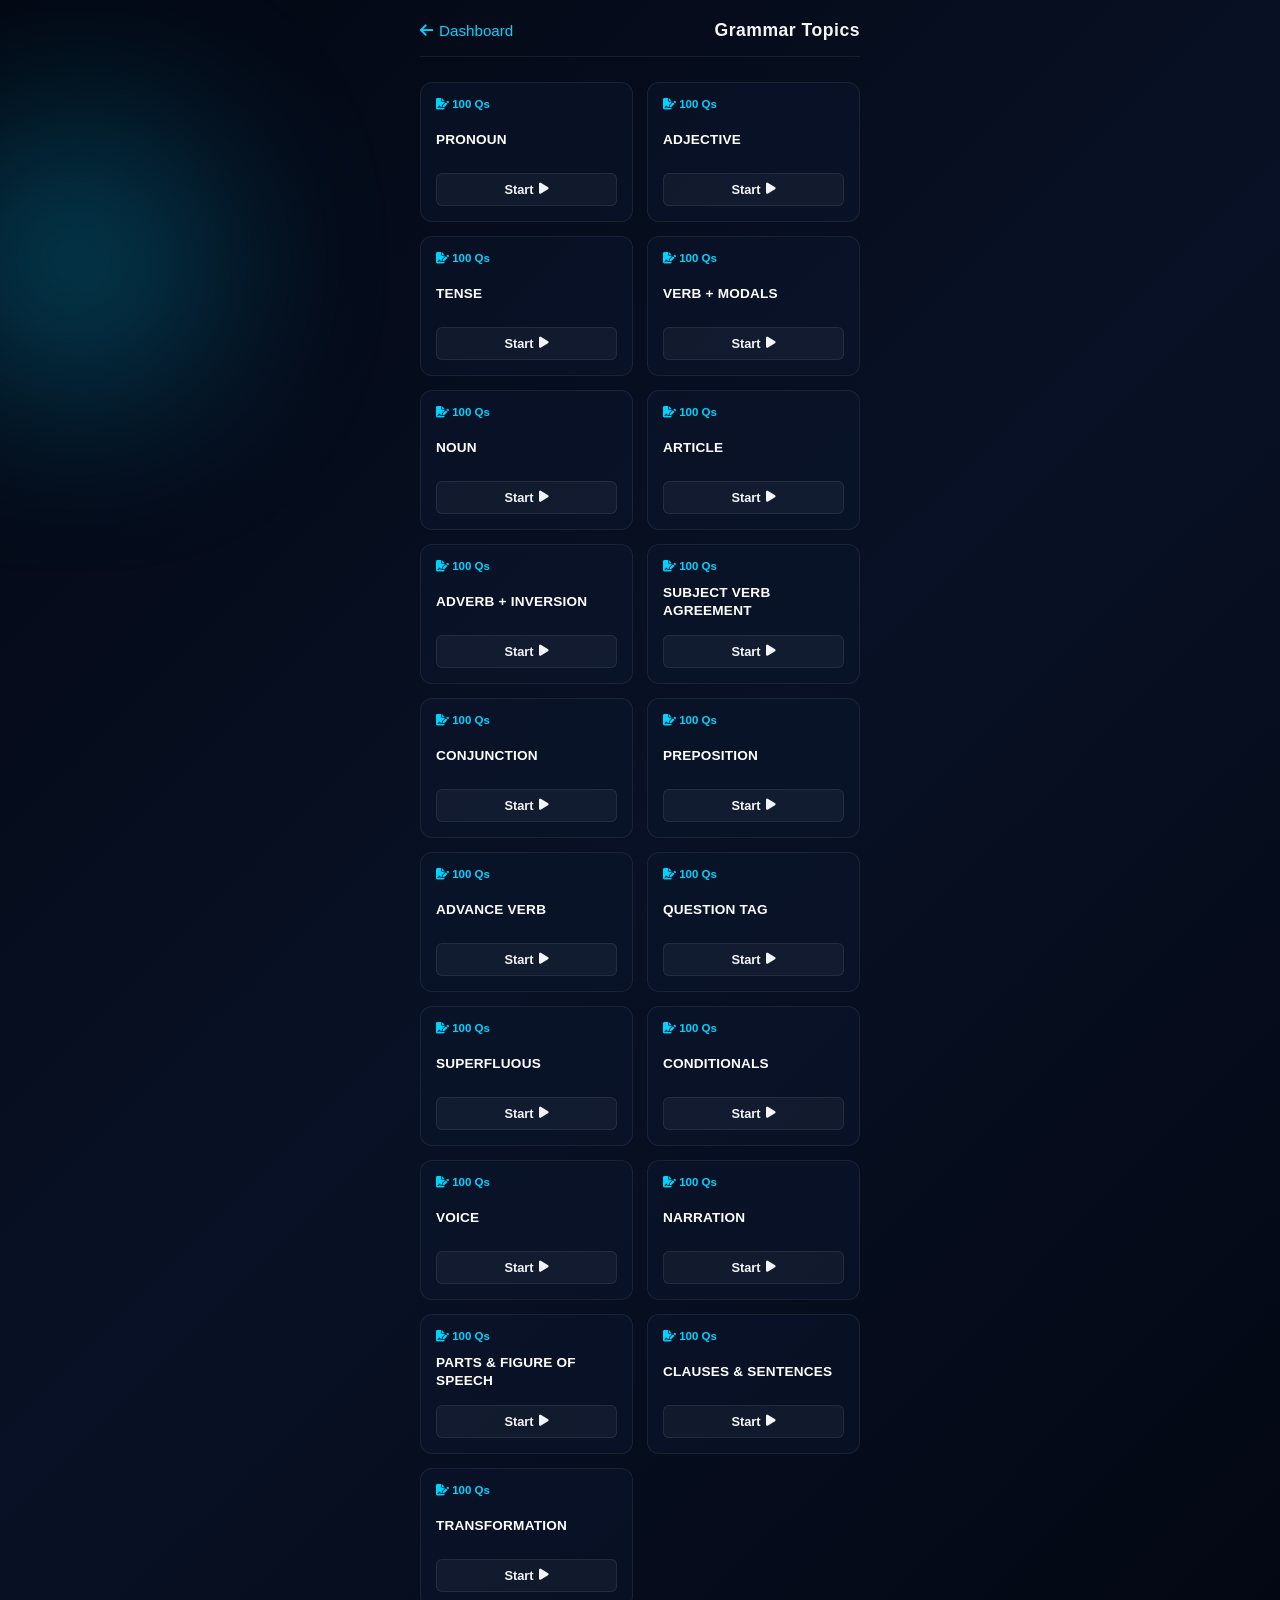
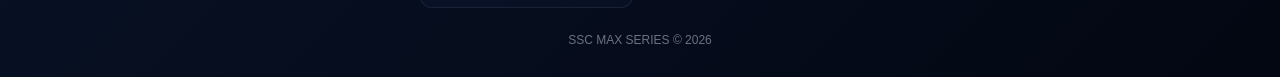
==== topics.html @ 0ed80002 "Add files via upload" ====
<!DOCTYPE html>
<html lang="en">
<head>
    <meta charset="UTF-8">
    <meta name="viewport" content="width=device-width, initial-scale=1.0, maximum-scale=1.0, user-scalable=no">
    <title>SSC MAX SERIES - Topics</title>
    <link rel="stylesheet" href="https://cdnjs.cloudflare.com/ajax/libs/font-awesome/6.4.0/css/all.min.css">
    <link rel="stylesheet" href="style.css">
</head>
<body>

    <div id="loader" class="loader-container">
        <div class="neon-spinner"></div>
    </div>

    <div class="glow-bg-orb orb-1"></div>

    <div class="app-container fade-in">
        <!-- Sub-Header Navigation -->
        <div class="navigation-bar">
            <a href="index.html" class="back-link"><i class="fa-solid fa-arrow-left"></i> Dashboard</a>
            <span class="nav-title">Grammar Topics</span>
        </div>

        <!-- Topics Grid -->
        <main class="grid-container">
            
            <!-- Topic 1 -->
            <div class="topic-grid-item">
                <div class="topic-meta">
                    <span class="q-count"><i class="fa-solid fa-file-signature"></i> 100 Qs</span>
                </div>
                <h3>PRONOUN</h3>
                <a href="#placeholder" class="item-action-btn">Start <i class="fa-solid fa-play"></i></a>
            </div>

            <!-- Topic 2 -->
            <div class="topic-grid-item">
                <div class="topic-meta">
                    <span class="q-count"><i class="fa-solid fa-file-signature"></i> 100 Qs</span>
                </div>
                <h3>ADJECTIVE</h3>
                <a href="#placeholder" class="item-action-btn">Start <i class="fa-solid fa-play"></i></a>
            </div>

            <!-- Topic 3 -->
            <div class="topic-grid-item">
                <div class="topic-meta">
                    <span class="q-count"><i class="fa-solid fa-file-signature"></i> 100 Qs</span>
                </div>
                <h3>TENSE</h3>
                <a href="#placeholder" class="item-action-btn">Start <i class="fa-solid fa-play"></i></a>
            </div>

            <!-- Topic 4 -->
            <div class="topic-grid-item">
                <div class="topic-meta">
                    <span class="q-count"><i class="fa-solid fa-file-signature"></i> 100 Qs</span>
                </div>
                <h3>VERB + MODALS</h3>
                <a href="#placeholder" class="item-action-btn">Start <i class="fa-solid fa-play"></i></a>
            </div>

            <!-- Topic 5 -->
            <div class="topic-grid-item">
                <div class="topic-meta">
                    <span class="q-count"><i class="fa-solid fa-file-signature"></i> 100 Qs</span>
                </div>
                <h3>NOUN</h3>
                <a href="#placeholder" class="item-action-btn">Start <i class="fa-solid fa-play"></i></a>
            </div>

            <!-- Topic 6 -->
            <div class="topic-grid-item">
                <div class="topic-meta">
                    <span class="q-count"><i class="fa-solid fa-file-signature"></i> 100 Qs</span>
                </div>
                <h3>ARTICLE</h3>
                <a href="#placeholder" class="item-action-btn">Start <i class="fa-solid fa-play"></i></a>
            </div>

            <!-- Topic 7 -->
            <div class="topic-grid-item">
                <div class="topic-meta">
                    <span class="q-count"><i class="fa-solid fa-file-signature"></i> 100 Qs</span>
                </div>
                <h3>ADVERB + INVERSION</h3>
                <a href="#placeholder" class="item-action-btn">Start <i class="fa-solid fa-play"></i></a>
            </div>

            <!-- Topic 8 -->
            <div class="topic-grid-item">
                <div class="topic-meta">
                    <span class="q-count"><i class="fa-solid fa-file-signature"></i> 100 Qs</span>
                </div>
                <h3>SUBJECT VERB AGREEMENT</h3>
                <a href="#placeholder" class="item-action-btn">Start <i class="fa-solid fa-play"></i></a>
            </div>

            <!-- Topic 9 -->
            <div class="topic-grid-item">
                <div class="topic-meta">
                    <span class="q-count"><i class="fa-solid fa-file-signature"></i> 100 Qs</span>
                </div>
                <h3>CONJUNCTION</h3>
                <a href="#placeholder" class="item-action-btn">Start <i class="fa-solid fa-play"></i></a>
            </div>

            <!-- Topic 10 -->
            <div class="topic-grid-item">
                <div class="topic-meta">
                    <span class="q-count"><i class="fa-solid fa-file-signature"></i> 100 Qs</span>
                </div>
                <h3>PREPOSITION</h3>
                <a href="#placeholder" class="item-action-btn">Start <i class="fa-solid fa-play"></i></a>
            </div>

            <!-- Topic 11 -->
            <div class="topic-grid-item">
                <div class="topic-meta">
                    <span class="q-count"><i class="fa-solid fa-file-signature"></i> 100 Qs</span>
                </div>
                <h3>ADVANCE VERB</h3>
                <a href="#placeholder" class="item-action-btn">Start <i class="fa-solid fa-play"></i></a>
            </div>

            <!-- Topic 12 -->
            <div class="topic-grid-item">
                <div class="topic-meta">
                    <span class="q-count"><i class="fa-solid fa-file-signature"></i> 100 Qs</span>
                </div>
                <h3>QUESTION TAG</h3>
                <a href="#placeholder" class="item-action-btn">Start <i class="fa-solid fa-play"></i></a>
            </div>

            <!-- Topic 13 -->
            <div class="topic-grid-item">
                <div class="topic-meta">
                    <span class="q-count"><i class="fa-solid fa-file-signature"></i> 100 Qs</span>
                </div>
                <h3>SUPERFLUOUS</h3>
                <a href="#placeholder" class="item-action-btn">Start <i class="fa-solid fa-play"></i></a>
            </div>

            <!-- Topic 14 -->
            <div class="topic-grid-item">
                <div class="topic-meta">
                    <span class="q-count"><i class="fa-solid fa-file-signature"></i> 100 Qs</span>
                </div>
                <h3>CONDITIONALS</h3>
                <a href="#placeholder" class="item-action-btn">Start <i class="fa-solid fa-play"></i></a>
            </div>

            <!-- Topic 15 -->
            <div class="topic-grid-item">
                <div class="topic-meta">
                    <span class="q-count"><i class="fa-solid fa-file-signature"></i> 100 Qs</span>
                </div>
                <h3>VOICE</h3>
                <a href="#placeholder" class="item-action-btn">Start <i class="fa-solid fa-play"></i></a>
            </div>

            <!-- Topic 16 -->
            <div class="topic-grid-item">
                <div class="topic-meta">
                    <span class="q-count"><i class="fa-solid fa-file-signature"></i> 100 Qs</span>
                </div>
                <h3>NARRATION</h3>
                <a href="#placeholder" class="item-action-btn">Start <i class="fa-solid fa-play"></i></a>
            </div>

            <!-- Topic 17 -->
            <div class="topic-grid-item">
                <div class="topic-meta">
                    <span class="q-count"><i class="fa-solid fa-file-signature"></i> 100 Qs</span>
                </div>
                <h3>PARTS & FIGURE OF SPEECH</h3>
                <a href="#placeholder" class="item-action-btn">Start <i class="fa-solid fa-play"></i></a>
            </div>

            <!-- Topic 18 -->
            <div class="topic-grid-item">
                <div class="topic-meta">
                    <span class="q-count"><i class="fa-solid fa-file-signature"></i> 100 Qs</span>
                </div>
                <h3>CLAUSES & SENTENCES</h3>
                <a href="#placeholder" class="item-action-btn">Start <i class="fa-solid fa-play"></i></a>
            </div>

            <!-- Topic 19 -->
            <div class="topic-grid-item">
                <div class="topic-meta">
                    <span class="q-count"><i class="fa-solid fa-file-signature"></i> 100 Qs</span>
                </div>
                <h3>TRANSFORMATION</h3>
                <a href="#placeholder" class="item-action-btn">Start <i class="fa-solid fa-play"></i></a>
            </div>

        </main>

        <!-- Footer -->
        <footer class="main-footer">
            <p>SSC MAX SERIES &copy; 2026</p>
        </footer>
    </div>

    <script src="script.js"></script>
</body>
</html>
---- style.css ----
/* Core Styling & Variables Setup */
:root {
    --bg-primary: #030712;
    --bg-gradient: linear-gradient(135deg, #030712 0%, #081125 50%, #030712 100%);
    --glass-card: rgba(11, 23, 44, 0.55);
    --glass-border: rgba(255, 255, 255, 0.07);
    --neon-blue: #00d2ff;
    --neon-glow: 0 0 15px rgba(0, 210, 255, 0.4);
    --neon-purple: #9d4edd;
    --text-main: #f3f4f6;
    --text-muted: #9ca3af;
    --font-stack: -apple-system, BlinkMacSystemFont, 'Segoe UI', Roboto, Helvetica, Arial, sans-serif;
}

/* Base Configuration reset */
* {
    margin: 0;
    padding: 0;
    box-sizing: border-box;
    -webkit-tap-highlight-color: transparent;
}

html {
    scroll-behavior: smooth;
    font-family: var(--font-stack);
    background-color: var(--bg-primary);
}

body {
    background: var(--bg-gradient);
    color: var(--text-main);
    min-height: 100vh;
    overflow-x: hidden;
    display: flex;
    justify-content: center;
}

/* Loader Screen Animation layout */
.loader-container {
    position: fixed;
    top: 0;
    left: 0;
    width: 100%;
    height: 100%;
    background: var(--bg-primary);
    display: flex;
    justify-content: center;
    align-items: center;
    z-index: 9999;
    transition: opacity 0.4s ease, vertical-align 0.4s ease;
}

.neon-spinner {
    width: 45px;
    height: 45px;
    border: 3px solid rgba(0, 210, 255, 0.1);
    border-radius: 50%;
    border-top-color: var(--neon-blue);
    animation: rotate-spin 0.8s linear infinite;
    box-shadow: var(--neon-glow);
}

@keyframes rotate-spin {
    to { transform: rotate(360deg); }
}

/* Background Ambient Glow Orbs */
.glow-bg-orb {
    position: fixed;
    border-radius: 50%;
    filter: blur(100px);
    z-index: 0;
    pointer-events: none;
    opacity: 0.35;
    animation: pulse-glow 8s ease infinite alternate;
}

.orb-1 {
    width: 250px;
    height: 250px;
    background: var(--neon-blue);
    top: 15%;
    left: -50px;
}

.orb-2 {
    width: 300px;
    height: 300px;
    background: var(--neon-purple);
    bottom: 10%;
    right: -80px;
}

@keyframes pulse-glow {
    0% { transform: scale(1); opacity: 0.25; }
    100% { transform: scale(1.2); opacity: 0.45; }
}

/* Mobile-First Shell Structure Container */
.app-container {
    width: 100%;
    max-width: 480px; /* Perfect sizing optimization for Android/Telegram viewports */
    min-height: 100vh;
    padding: 20px;
    position: relative;
    z-index: 1;
    display: flex;
    flex-direction: column;
}

/* Animation System Utilities */
.fade-in {
    animation: page-entrance 0.5s cubic-bezier(0.16, 1, 0.3, 1) forwards;
}

@keyframes page-entrance {
    from { opacity: 0; transform: translateY(12px); }
    to { opacity: 1; transform: translateY(0); }
}

/* Global Navigation Top Header Component */
.navigation-bar {
    display: flex;
    align-items: center;
    margin-bottom: 25px;
    padding-bottom: 15px;
    border-bottom: 1px solid var(--glass-border);
}

.back-link {
    color: var(--neon-blue);
    text-decoration: none;
    font-size: 0.95rem;
    font-weight: 500;
    display: flex;
    align-items: center;
    gap: 6px;
    transition: transform 0.2s;
}

.back-link:active {
    transform: translateX(-4px);
}

.nav-title {
    margin-left: auto;
    font-size: 1.1rem;
    font-weight: 600;
    letter-spacing: 0.5px;
}

/* Index Home Page Architecture */
.main-header {
    text-align: center;
    margin-top: 25px;
    margin-bottom: 35px;
}

.logo-area {
    display: flex;
    align-items: center;
    justify-content: center;
    gap: 12px;
    margin-bottom: 6px;
}

.neon-icon {
    font-size: 2rem;
    color: var(--neon-blue);
    filter: drop-shadow(0 0 8px rgba(0, 210, 255, 0.6));
}

.glow-text {
    font-size: 2.2rem;
    font-weight: 800;
    letter-spacing: 1.5px;
    background: linear-gradient(180deg, #ffffff 0%, #a5f3fc 100%);
    -webkit-background-clip: text;
    -webkit-text-fill-color: transparent;
    filter: drop-shadow(0 0 12px rgba(0, 210, 255, 0.3));
}

.subtitle {
    color: var(--text-muted);
    font-size: 1rem;
    font-weight: 400;
    margin-bottom: 14px;
}

.target-exams {
    display: flex;
    justify-content: center;
    gap: 8px;
    font-size: 0.75rem;
    color: var(--neon-blue);
    font-weight: 700;
    letter-spacing: 1px;
}

.target-exams span {
    background: rgba(0, 210, 255, 0.1);
    padding: 3px 8px;
    border-radius: 4px;
    border: 1px solid rgba(0, 210, 255, 0.2);
}

/* Base System Menu Layout Framework */
.menu-container {
    display: flex;
    flex-direction: column;
    gap: 20px;
    flex-grow: 1;
}

/* Premium Card Platform System Design */
.premium-card {
    background: var(--glass-card);
    border: 1px solid var(--glass-border);
    border-radius: 16px;
    padding: 22px;
    backdrop-filter: blur(14px);
    -webkit-backdrop-filter: blur(14px);
    position: relative;
    overflow: hidden;
    transition: transform 0.25s cubic-bezier(0.2, 0.8, 0.2, 1), box-shadow 0.25s;
}

.premium-card:active {
    transform: scale(0.98);
}

.long-glow:hover {
    box-shadow: var(--neon-glow);
    border-color: rgba(0, 210, 255, 0.3);
}

.spec-mock:hover {
    box-shadow: 0 0 15px rgba(157, 78, 221, 0.3);
    border-color: rgba(157, 78, 221, 0.3);
}

.card-icon-wrapper {
    width: 45px;
    height: 45px;
    background: rgba(0, 210, 255, 0.12);
    border-radius: 10px;
    display: flex;
    align-items: center;
    justify-content: center;
    color: var(--neon-blue);
    font-size: 1.3rem;
    margin-bottom: 15px;
}

.spec-mock .card-icon-wrapper {
    background: rgba(157, 78, 221, 0.12);
    color: var(--neon-purple);
}

.premium-card h2 {
    font-size: 1.35rem;
    font-weight: 700;
    margin-bottom: 6px;
    letter-spacing: 0.3px;
}

.card-desc {
    color: var(--text-muted);
    font-size: 0.88rem;
    line-height: 1.4;
    margin-bottom: 16px;
}

.card-stats {
    display: flex;
    gap: 15px;
    font-size: 0.8rem;
    color: #e5e7eb;
    margin-bottom: 20px;
    font-weight: 500;
}

.card-stats i {
    color: var(--neon-blue);
    margin-right: 4px;
}

.spec-mock .card-stats i {
    color: var(--neon-purple);
}

/* Core System Button Styling Matrix */
.glow-btn {
    width: 100%;
    padding: 14px;
    background: linear-gradient(90deg, #00b4d8 0%, #00d2ff 100%);
    border: none;
    border-radius: 10px;
    color: #000;
    font-weight: 700;
    font-size: 0.95rem;
    display: flex;
    align-items: center;
    justify-content: center;
    gap: 8px;
    text-decoration: none;
    box-shadow: var(--neon-glow);
    transition: opacity 0.2s;
}

.glow-btn.variant-purple {
    background: linear-gradient(90deg, #7b2cbf 0%, #9d4edd 100%);
    color: #fff;
    box-shadow: 0 0 15px rgba(157, 78, 221, 0.4);
}

.glow-btn:active {
    opacity: 0.85;
}

/* Topics Area Grid Configuration Matrix */
.grid-container {
    display: grid;
    grid-template-columns: repeat(2, 1fr);
    gap: 14px;
    flex-grow: 1;
}

.topic-grid-item {
    background: var(--glass-card);
    border: 1px solid var(--glass-border);
    border-radius: 12px;
    padding: 15px;
    display: flex;
    flex-direction: column;
    justify-content: space-between;
    min-height: 140px;
    backdrop-filter: blur(8px);
    -webkit-backdrop-filter: blur(8px);
    transition: transform 0.2s, box-shadow 0.2s, border-color 0.2s;
}

.topic-grid-item:hover {
    border-color: rgba(0, 210, 255, 0.4);
    box-shadow: 0 4px 12px rgba(0, 210, 255, 0.15);
    transform: translateY(-2px);
}

.topic-meta {
    font-size: 0.72rem;
    color: var(--neon-blue);
    font-weight: 600;
}

.topic-grid-item h3 {
    font-size: 0.85rem;
    font-weight: 700;
    margin-top: 8px;
    margin-bottom: 12px;
    line-height: 1.3;
    letter-spacing: 0.2px;
    color: #ffffff;
}

.item-action-btn {
    width: 100%;
    padding: 8px 0;
    background: rgba(255, 255, 255, 0.04);
    border: 1px solid rgba(255, 255, 255, 0.08);
    border-radius: 6px;
    color: var(--text-main);
    font-size: 0.8rem;
    font-weight: 600;
    text-align: center;
    text-decoration: none;
    display: flex;
    align-items: center;
    justify-content: center;
    gap: 5px;
    transition: background 0.2s, border-color 0.2s, color 0.2s;
}

.topic-grid-item:hover .item-action-btn {
    background: rgba(0, 210, 255, 0.1);
    border-color: rgba(0, 210, 255, 0.3);
    color: var(--neon-blue);
}

/* Exam-level Mocks View Configuration Rules */
.mock-card {
    padding: 20px;
}

.mock-header {
    display: flex;
    flex-direction: column;
    gap: 6px;
    margin-bottom: 18px;
}

.badge {
    align-self: flex-start;
    font-size: 0.68rem;
    background: rgba(157, 78, 221, 0.15);
    color: #c8b6ff;
    padding: 2px 8px;
    border-radius: 20px;
    border: 1px solid rgba(157, 78, 221, 0.3);
    font-weight: 600;
    text-transform: uppercase;
}

.mock-levels-box {
    background: rgba(3, 7, 18, 0.4);
    border-radius: 10px;
    border: 1px solid rgba(255, 255, 255, 0.03);
    padding: 12px;
}

.level-row {
    display: flex;
    align-items: center;
    justify-content: space-between;
    padding: 10px 0;
}

.level-info {
    display: flex;
    flex-direction: column;
    gap: 2px;
    max-width: 70%;
}

.lvl-title {
    font-size: 0.9rem;
    font-weight: 700;
    color: var(--neon-blue);
}

.lvl-title.sub-hard {
    color: var(--neon-purple);
}

.lvl-desc {
    font-size: 0.72rem;
    color: var(--text-muted);
}

.lvl-start-btn {
    padding: 6px 16px;
    background: rgba(0, 210, 255, 0.1);
    border: 1px solid rgba(0, 210, 255, 0.3);
    color: var(--neon-blue);
    text-decoration: none;
    border-radius: 6px;
    font-size: 0.8rem;
    font-weight: 700;
    transition: background 0.2s, color 0.2s;
}

.lvl-start-btn:active {
    background: var(--neon-blue);
    color: #000;
}

.lvl-start-btn.variant-hard {
    background: rgba(157, 78, 221, 0.1);
    border-color: rgba(157, 78, 221, 0.3);
    color: var(--neon-purple);
}

.lvl-start-btn.variant-hard:active {
    background: var(--neon-purple);
    color: #fff;
}

.divider {
    height: 1px;
    background: var(--glass-border);
    margin: 4px 0;
}

/* Footer Element Configuration Node */
.main-footer {
    text-align: center;
    padding: 25px 0 10px 0;
    margin-top: auto;
    font-size: 0.75rem;
    color: #6b7280;
    display: flex;
    flex-direction: column;
    gap: 4px;
}

.version-tag {
    font-size: 0.65rem;
    color: rgba(255, 255, 255, 0.15);
}
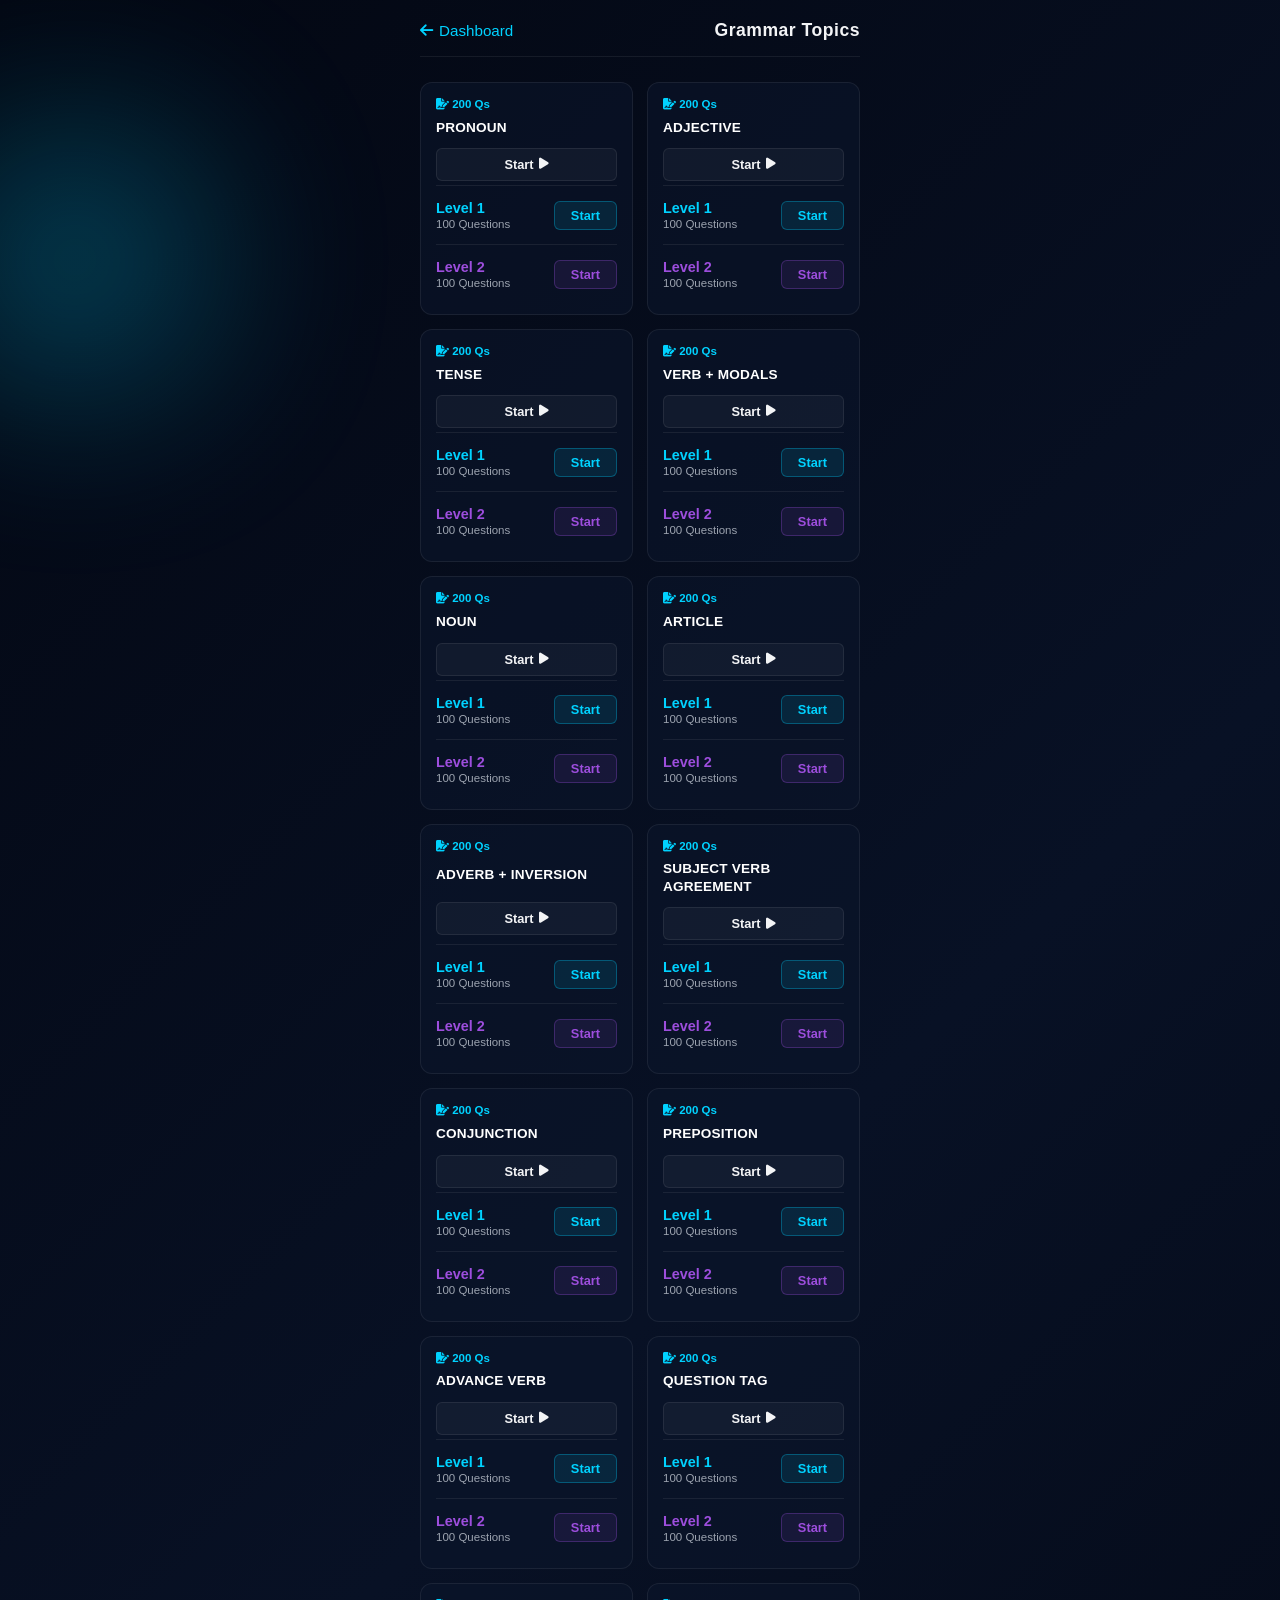
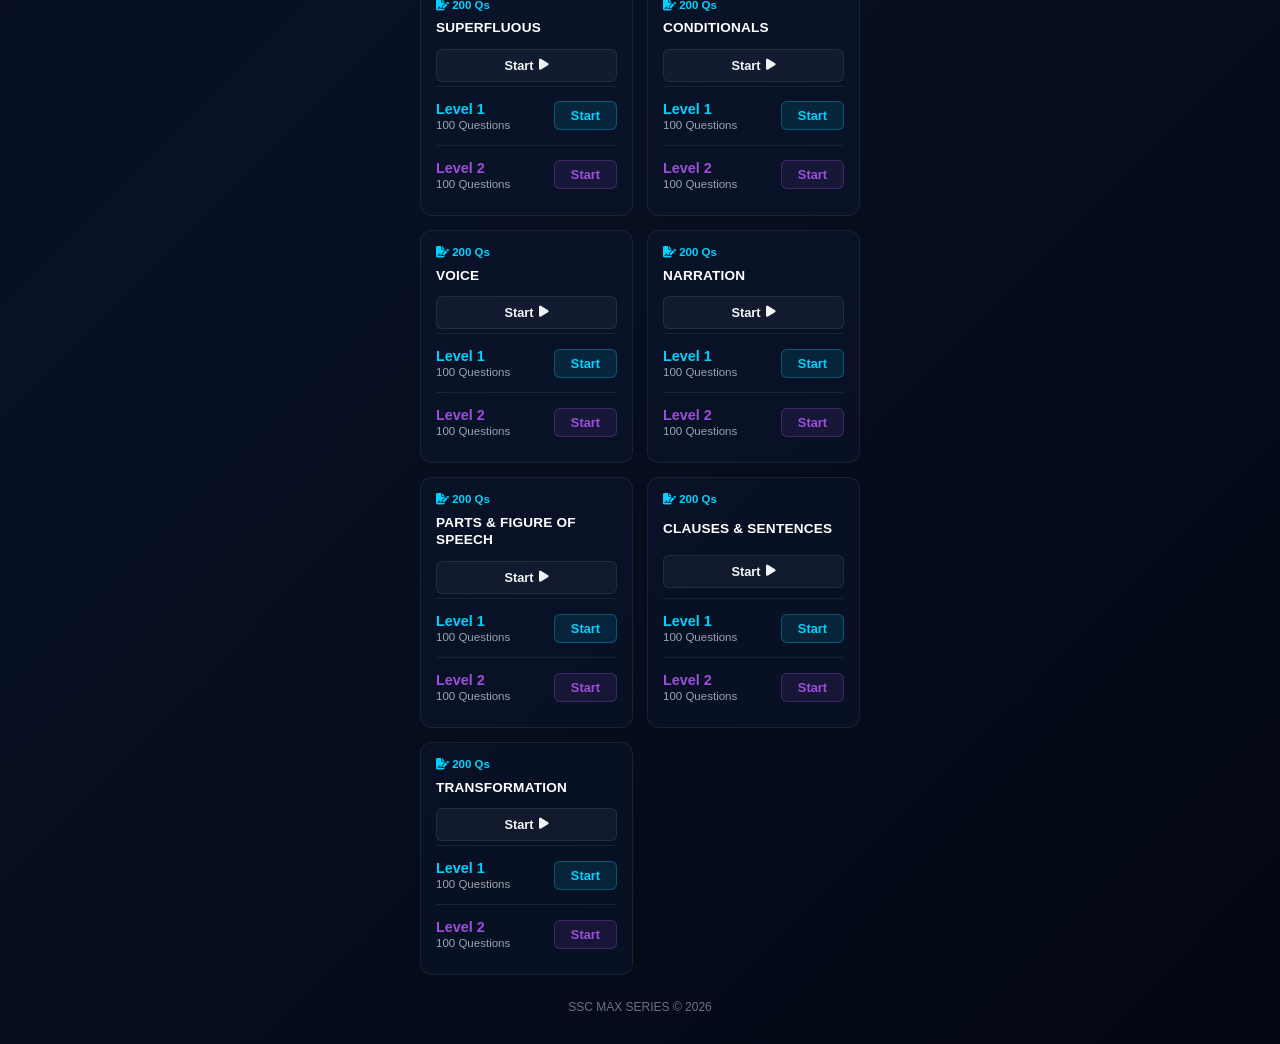
==== commit 9df767ad: "Add files via upload" ====
--- a/topics.html
+++ b/topics.html
@@ -28,172 +28,533 @@
             <!-- Topic 1 -->
             <div class="topic-grid-item">
                 <div class="topic-meta">
-                    <span class="q-count"><i class="fa-solid fa-file-signature"></i> 100 Qs</span>
+                    <span class="q-count"><i class="fa-solid fa-file-signature"></i> 200 Qs</span>
                 </div>
                 <h3>PRONOUN</h3>
-                <a href="#placeholder" class="item-action-btn">Start <i class="fa-solid fa-play"></i></a>
+                <button class="item-action-btn toggle-levels-btn">Start <i class="fa-solid fa-play"></i></button>
+                
+                <div class="topic-levels-box hidden">
+                    <div class="divider"></div>
+                    <div class="level-row">
+                        <div class="level-info">
+                            <span class="lvl-title">Level 1</span>
+                            <span class="lvl-desc">100 Questions</span>
+                        </div>
+                        <a href="#placeholder-pronoun-l1" class="lvl-start-btn">Start</a>
+                    </div>
+                    <div class="divider"></div>
+                    <div class="level-row">
+                        <div class="level-info">
+                            <span class="lvl-title sub-hard">Level 2</span>
+                            <span class="lvl-desc">100 Questions</span>
+                        </div>
+                        <a href="#placeholder-pronoun-l2" class="lvl-start-btn variant-hard">Start</a>
+                    </div>
+                </div>
             </div>
 
             <!-- Topic 2 -->
             <div class="topic-grid-item">
                 <div class="topic-meta">
-                    <span class="q-count"><i class="fa-solid fa-file-signature"></i> 100 Qs</span>
+                    <span class="q-count"><i class="fa-solid fa-file-signature"></i> 200 Qs</span>
                 </div>
                 <h3>ADJECTIVE</h3>
-                <a href="#placeholder" class="item-action-btn">Start <i class="fa-solid fa-play"></i></a>
+                <button class="item-action-btn toggle-levels-btn">Start <i class="fa-solid fa-play"></i></button>
+                
+                <div class="topic-levels-box hidden">
+                    <div class="divider"></div>
+                    <div class="level-row">
+                        <div class="level-info">
+                            <span class="lvl-title">Level 1</span>
+                            <span class="lvl-desc">100 Questions</span>
+                        </div>
+                        <a href="#placeholder-adjective-l1" class="lvl-start-btn">Start</a>
+                    </div>
+                    <div class="divider"></div>
+                    <div class="level-row">
+                        <div class="level-info">
+                            <span class="lvl-title sub-hard">Level 2</span>
+                            <span class="lvl-desc">100 Questions</span>
+                        </div>
+                        <a href="#placeholder-adjective-l2" class="lvl-start-btn variant-hard">Start</a>
+                    </div>
+                </div>
             </div>
 
             <!-- Topic 3 -->
             <div class="topic-grid-item">
                 <div class="topic-meta">
-                    <span class="q-count"><i class="fa-solid fa-file-signature"></i> 100 Qs</span>
+                    <span class="q-count"><i class="fa-solid fa-file-signature"></i> 200 Qs</span>
                 </div>
                 <h3>TENSE</h3>
-                <a href="#placeholder" class="item-action-btn">Start <i class="fa-solid fa-play"></i></a>
+                <button class="item-action-btn toggle-levels-btn">Start <i class="fa-solid fa-play"></i></button>
+                
+                <div class="topic-levels-box hidden">
+                    <div class="divider"></div>
+                    <div class="level-row">
+                        <div class="level-info">
+                            <span class="lvl-title">Level 1</span>
+                            <span class="lvl-desc">100 Questions</span>
+                        </div>
+                        <a href="#placeholder-tense-l1" class="lvl-start-btn">Start</a>
+                    </div>
+                    <div class="divider"></div>
+                    <div class="level-row">
+                        <div class="level-info">
+                            <span class="lvl-title sub-hard">Level 2</span>
+                            <span class="lvl-desc">100 Questions</span>
+                        </div>
+                        <a href="#placeholder-tense-l2" class="lvl-start-btn variant-hard">Start</a>
+                    </div>
+                </div>
             </div>
 
             <!-- Topic 4 -->
             <div class="topic-grid-item">
                 <div class="topic-meta">
-                    <span class="q-count"><i class="fa-solid fa-file-signature"></i> 100 Qs</span>
+                    <span class="q-count"><i class="fa-solid fa-file-signature"></i> 200 Qs</span>
                 </div>
                 <h3>VERB + MODALS</h3>
-                <a href="#placeholder" class="item-action-btn">Start <i class="fa-solid fa-play"></i></a>
+                <button class="item-action-btn toggle-levels-btn">Start <i class="fa-solid fa-play"></i></button>
+                
+                <div class="topic-levels-box hidden">
+                    <div class="divider"></div>
+                    <div class="level-row">
+                        <div class="level-info">
+                            <span class="lvl-title">Level 1</span>
+                            <span class="lvl-desc">100 Questions</span>
+                        </div>
+                        <a href="#placeholder-verb-l1" class="lvl-start-btn">Start</a>
+                    </div>
+                    <div class="divider"></div>
+                    <div class="level-row">
+                        <div class="level-info">
+                            <span class="lvl-title sub-hard">Level 2</span>
+                            <span class="lvl-desc">100 Questions</span>
+                        </div>
+                        <a href="#placeholder-verb-l2" class="lvl-start-btn variant-hard">Start</a>
+                    </div>
+                </div>
             </div>
 
             <!-- Topic 5 -->
             <div class="topic-grid-item">
                 <div class="topic-meta">
-                    <span class="q-count"><i class="fa-solid fa-file-signature"></i> 100 Qs</span>
+                    <span class="q-count"><i class="fa-solid fa-file-signature"></i> 200 Qs</span>
                 </div>
                 <h3>NOUN</h3>
-                <a href="#placeholder" class="item-action-btn">Start <i class="fa-solid fa-play"></i></a>
+                <button class="item-action-btn toggle-levels-btn">Start <i class="fa-solid fa-play"></i></button>
+                
+                <div class="topic-levels-box hidden">
+                    <div class="divider"></div>
+                    <div class="level-row">
+                        <div class="level-info">
+                            <span class="lvl-title">Level 1</span>
+                            <span class="lvl-desc">100 Questions</span>
+                        </div>
+                        <a href="#placeholder-noun-l1" class="lvl-start-btn">Start</a>
+                    </div>
+                    <div class="divider"></div>
+                    <div class="level-row">
+                        <div class="level-info">
+                            <span class="lvl-title sub-hard">Level 2</span>
+                            <span class="lvl-desc">100 Questions</span>
+                        </div>
+                        <a href="#placeholder-noun-l2" class="lvl-start-btn variant-hard">Start</a>
+                    </div>
+                </div>
             </div>
 
             <!-- Topic 6 -->
             <div class="topic-grid-item">
                 <div class="topic-meta">
-                    <span class="q-count"><i class="fa-solid fa-file-signature"></i> 100 Qs</span>
+                    <span class="q-count"><i class="fa-solid fa-file-signature"></i> 200 Qs</span>
                 </div>
                 <h3>ARTICLE</h3>
-                <a href="#placeholder" class="item-action-btn">Start <i class="fa-solid fa-play"></i></a>
+                <button class="item-action-btn toggle-levels-btn">Start <i class="fa-solid fa-play"></i></button>
+                
+                <div class="topic-levels-box hidden">
+                    <div class="divider"></div>
+                    <div class="level-row">
+                        <div class="level-info">
+                            <span class="lvl-title">Level 1</span>
+                            <span class="lvl-desc">100 Questions</span>
+                        </div>
+                        <a href="#placeholder-article-l1" class="lvl-start-btn">Start</a>
+                    </div>
+                    <div class="divider"></div>
+                    <div class="level-row">
+                        <div class="level-info">
+                            <span class="lvl-title sub-hard">Level 2</span>
+                            <span class="lvl-desc">100 Questions</span>
+                        </div>
+                        <a href="#placeholder-article-l2" class="lvl-start-btn variant-hard">Start</a>
+                    </div>
+                </div>
             </div>
 
             <!-- Topic 7 -->
             <div class="topic-grid-item">
                 <div class="topic-meta">
-                    <span class="q-count"><i class="fa-solid fa-file-signature"></i> 100 Qs</span>
+                    <span class="q-count"><i class="fa-solid fa-file-signature"></i> 200 Qs</span>
                 </div>
                 <h3>ADVERB + INVERSION</h3>
-                <a href="#placeholder" class="item-action-btn">Start <i class="fa-solid fa-play"></i></a>
+                <button class="item-action-btn toggle-levels-btn">Start <i class="fa-solid fa-play"></i></button>
+                
+                <div class="topic-levels-box hidden">
+                    <div class="divider"></div>
+                    <div class="level-row">
+                        <div class="level-info">
+                            <span class="lvl-title">Level 1</span>
+                            <span class="lvl-desc">100 Questions</span>
+                        </div>
+                        <a href="#placeholder-adverb-l1" class="lvl-start-btn">Start</a>
+                    </div>
+                    <div class="divider"></div>
+                    <div class="level-row">
+                        <div class="level-info">
+                            <span class="lvl-title sub-hard">Level 2</span>
+                            <span class="lvl-desc">100 Questions</span>
+                        </div>
+                        <a href="#placeholder-adverb-l2" class="lvl-start-btn variant-hard">Start</a>
+                    </div>
+                </div>
             </div>
 
             <!-- Topic 8 -->
             <div class="topic-grid-item">
                 <div class="topic-meta">
-                    <span class="q-count"><i class="fa-solid fa-file-signature"></i> 100 Qs</span>
+                    <span class="q-count"><i class="fa-solid fa-file-signature"></i> 200 Qs</span>
                 </div>
                 <h3>SUBJECT VERB AGREEMENT</h3>
-                <a href="#placeholder" class="item-action-btn">Start <i class="fa-solid fa-play"></i></a>
+                <button class="item-action-btn toggle-levels-btn">Start <i class="fa-solid fa-play"></i></button>
+                
+                <div class="topic-levels-box hidden">
+                    <div class="divider"></div>
+                    <div class="level-row">
+                        <div class="level-info">
+                            <span class="lvl-title">Level 1</span>
+                            <span class="lvl-desc">100 Questions</span>
+                        </div>
+                        <a href="#placeholder-sva-l1" class="lvl-start-btn">Start</a>
+                    </div>
+                    <div class="divider"></div>
+                    <div class="level-row">
+                        <div class="level-info">
+                            <span class="lvl-title sub-hard">Level 2</span>
+                            <span class="lvl-desc">100 Questions</span>
+                        </div>
+                        <a href="#placeholder-sva-l2" class="lvl-start-btn variant-hard">Start</a>
+                    </div>
+                </div>
             </div>
 
             <!-- Topic 9 -->
             <div class="topic-grid-item">
                 <div class="topic-meta">
-                    <span class="q-count"><i class="fa-solid fa-file-signature"></i> 100 Qs</span>
+                    <span class="q-count"><i class="fa-solid fa-file-signature"></i> 200 Qs</span>
                 </div>
                 <h3>CONJUNCTION</h3>
-                <a href="#placeholder" class="item-action-btn">Start <i class="fa-solid fa-play"></i></a>
+                <button class="item-action-btn toggle-levels-btn">Start <i class="fa-solid fa-play"></i></button>
+                
+                <div class="topic-levels-box hidden">
+                    <div class="divider"></div>
+                    <div class="level-row">
+                        <div class="level-info">
+                            <span class="lvl-title">Level 1</span>
+                            <span class="lvl-desc">100 Questions</span>
+                        </div>
+                        <a href="#placeholder-conjunction-l1" class="lvl-start-btn">Start</a>
+                    </div>
+                    <div class="divider"></div>
+                    <div class="level-row">
+                        <div class="level-info">
+                            <span class="lvl-title sub-hard">Level 2</span>
+                            <span class="lvl-desc">100 Questions</span>
+                        </div>
+                        <a href="#placeholder-conjunction-l2" class="lvl-start-btn variant-hard">Start</a>
+                    </div>
+                </div>
             </div>
 
             <!-- Topic 10 -->
             <div class="topic-grid-item">
                 <div class="topic-meta">
-                    <span class="q-count"><i class="fa-solid fa-file-signature"></i> 100 Qs</span>
+                    <span class="q-count"><i class="fa-solid fa-file-signature"></i> 200 Qs</span>
                 </div>
                 <h3>PREPOSITION</h3>
-                <a href="#placeholder" class="item-action-btn">Start <i class="fa-solid fa-play"></i></a>
+                <button class="item-action-btn toggle-levels-btn">Start <i class="fa-solid fa-play"></i></button>
+                
+                <div class="topic-levels-box hidden">
+                    <div class="divider"></div>
+                    <div class="level-row">
+                        <div class="level-info">
+                            <span class="lvl-title">Level 1</span>
+                            <span class="lvl-desc">100 Questions</span>
+                        </div>
+                        <a href="#placeholder-preposition-l1" class="lvl-start-btn">Start</a>
+                    </div>
+                    <div class="divider"></div>
+                    <div class="level-row">
+                        <div class="level-info">
+                            <span class="lvl-title sub-hard">Level 2</span>
+                            <span class="lvl-desc">100 Questions</span>
+                        </div>
+                        <a href="#placeholder-preposition-l2" class="lvl-start-btn variant-hard">Start</a>
+                    </div>
+                </div>
             </div>
 
             <!-- Topic 11 -->
             <div class="topic-grid-item">
                 <div class="topic-meta">
-                    <span class="q-count"><i class="fa-solid fa-file-signature"></i> 100 Qs</span>
+                    <span class="q-count"><i class="fa-solid fa-file-signature"></i> 200 Qs</span>
                 </div>
                 <h3>ADVANCE VERB</h3>
-                <a href="#placeholder" class="item-action-btn">Start <i class="fa-solid fa-play"></i></a>
+                <button class="item-action-btn toggle-levels-btn">Start <i class="fa-solid fa-play"></i></button>
+                
+                <div class="topic-levels-box hidden">
+                    <div class="divider"></div>
+                    <div class="level-row">
+                        <div class="level-info">
+                            <span class="lvl-title">Level 1</span>
+                            <span class="lvl-desc">100 Questions</span>
+                        </div>
+                        <a href="#placeholder-adv-verb-l1" class="lvl-start-btn">Start</a>
+                    </div>
+                    <div class="divider"></div>
+                    <div class="level-row">
+                        <div class="level-info">
+                            <span class="lvl-title sub-hard">Level 2</span>
+                            <span class="lvl-desc">100 Questions</span>
+                        </div>
+                        <a href="#placeholder-adv-verb-l2" class="lvl-start-btn variant-hard">Start</a>
+                    </div>
+                </div>
             </div>
 
             <!-- Topic 12 -->
             <div class="topic-grid-item">
                 <div class="topic-meta">
-                    <span class="q-count"><i class="fa-solid fa-file-signature"></i> 100 Qs</span>
+                    <span class="q-count"><i class="fa-solid fa-file-signature"></i> 200 Qs</span>
                 </div>
                 <h3>QUESTION TAG</h3>
-                <a href="#placeholder" class="item-action-btn">Start <i class="fa-solid fa-play"></i></a>
+                <button class="item-action-btn toggle-levels-btn">Start <i class="fa-solid fa-play"></i></button>
+                
+                <div class="topic-levels-box hidden">
+                    <div class="divider"></div>
+                    <div class="level-row">
+                        <div class="level-info">
+                            <span class="lvl-title">Level 1</span>
+                            <span class="lvl-desc">100 Questions</span>
+                        </div>
+                        <a href="#placeholder-qtag-l1" class="lvl-start-btn">Start</a>
+                    </div>
+                    <div class="divider"></div>
+                    <div class="level-row">
+                        <div class="level-info">
+                            <span class="lvl-title sub-hard">Level 2</span>
+                            <span class="lvl-desc">100 Questions</span>
+                        </div>
+                        <a href="#placeholder-qtag-l2" class="lvl-start-btn variant-hard">Start</a>
+                    </div>
+                </div>
             </div>
 
             <!-- Topic 13 -->
             <div class="topic-grid-item">
                 <div class="topic-meta">
-                    <span class="q-count"><i class="fa-solid fa-file-signature"></i> 100 Qs</span>
+                    <span class="q-count"><i class="fa-solid fa-file-signature"></i> 200 Qs</span>
                 </div>
                 <h3>SUPERFLUOUS</h3>
-                <a href="#placeholder" class="item-action-btn">Start <i class="fa-solid fa-play"></i></a>
+                <button class="item-action-btn toggle-levels-btn">Start <i class="fa-solid fa-play"></i></button>
+                
+                <div class="topic-levels-box hidden">
+                    <div class="divider"></div>
+                    <div class="level-row">
+                        <div class="level-info">
+                            <span class="lvl-title">Level 1</span>
+                            <span class="lvl-desc">100 Questions</span>
+                        </div>
+                        <a href="#placeholder-superfluous-l1" class="lvl-start-btn">Start</a>
+                    </div>
+                    <div class="divider"></div>
+                    <div class="level-row">
+                        <div class="level-info">
+                            <span class="lvl-title sub-hard">Level 2</span>
+                            <span class="lvl-desc">100 Questions</span>
+                        </div>
+                        <a href="#placeholder-superfluous-l2" class="lvl-start-btn variant-hard">Start</a>
+                    </div>
+                </div>
             </div>
 
             <!-- Topic 14 -->
             <div class="topic-grid-item">
                 <div class="topic-meta">
-                    <span class="q-count"><i class="fa-solid fa-file-signature"></i> 100 Qs</span>
+                    <span class="q-count"><i class="fa-solid fa-file-signature"></i> 200 Qs</span>
                 </div>
                 <h3>CONDITIONALS</h3>
-                <a href="#placeholder" class="item-action-btn">Start <i class="fa-solid fa-play"></i></a>
+                <button class="item-action-btn toggle-levels-btn">Start <i class="fa-solid fa-play"></i></button>
+                
+                <div class="topic-levels-box hidden">
+                    <div class="divider"></div>
+                    <div class="level-row">
+                        <div class="level-info">
+                            <span class="lvl-title">Level 1</span>
+                            <span class="lvl-desc">100 Questions</span>
+                        </div>
+                        <a href="#placeholder-conditionals-l1" class="lvl-start-btn">Start</a>
+                    </div>
+                    <div class="divider"></div>
+                    <div class="level-row">
+                        <div class="level-info">
+                            <span class="lvl-title sub-hard">Level 2</span>
+                            <span class="lvl-desc">100 Questions</span>
+                        </div>
+                        <a href="#placeholder-conditionals-l2" class="lvl-start-btn variant-hard">Start</a>
+                    </div>
+                </div>
             </div>
 
             <!-- Topic 15 -->
             <div class="topic-grid-item">
                 <div class="topic-meta">
-                    <span class="q-count"><i class="fa-solid fa-file-signature"></i> 100 Qs</span>
+                    <span class="q-count"><i class="fa-solid fa-file-signature"></i> 200 Qs</span>
                 </div>
                 <h3>VOICE</h3>
-                <a href="#placeholder" class="item-action-btn">Start <i class="fa-solid fa-play"></i></a>
+                <button class="item-action-btn toggle-levels-btn">Start <i class="fa-solid fa-play"></i></button>
+                
+                <div class="topic-levels-box hidden">
+                    <div class="divider"></div>
+                    <div class="level-row">
+                        <div class="level-info">
+                            <span class="lvl-title">Level 1</span>
+                            <span class="lvl-desc">100 Questions</span>
+                        </div>
+                        <a href="#placeholder-voice-l1" class="lvl-start-btn">Start</a>
+                    </div>
+                    <div class="divider"></div>
+                    <div class="level-row">
+                        <div class="level-info">
+                            <span class="lvl-title sub-hard">Level 2</span>
+                            <span class="lvl-desc">100 Questions</span>
+                        </div>
+                        <a href="#placeholder-voice-l2" class="lvl-start-btn variant-hard">Start</a>
+                    </div>
+                </div>
             </div>
 
             <!-- Topic 16 -->
             <div class="topic-grid-item">
                 <div class="topic-meta">
-                    <span class="q-count"><i class="fa-solid fa-file-signature"></i> 100 Qs</span>
+                    <span class="q-count"><i class="fa-solid fa-file-signature"></i> 200 Qs</span>
                 </div>
                 <h3>NARRATION</h3>
-                <a href="#placeholder" class="item-action-btn">Start <i class="fa-solid fa-play"></i></a>
+                <button class="item-action-btn toggle-levels-btn">Start <i class="fa-solid fa-play"></i></button>
+                
+                <div class="topic-levels-box hidden">
+                    <div class="divider"></div>
+                    <div class="level-row">
+                        <div class="level-info">
+                            <span class="lvl-title">Level 1</span>
+                            <span class="lvl-desc">100 Questions</span>
+                        </div>
+                        <a href="#placeholder-narration-l1" class="lvl-start-btn">Start</a>
+                    </div>
+                    <div class="divider"></div>
+                    <div class="level-row">
+                        <div class="level-info">
+                            <span class="lvl-title sub-hard">Level 2</span>
+                            <span class="lvl-desc">100 Questions</span>
+                        </div>
+                        <a href="#placeholder-narration-l2" class="lvl-start-btn variant-hard">Start</a>
+                    </div>
+                </div>
             </div>
 
             <!-- Topic 17 -->
             <div class="topic-grid-item">
                 <div class="topic-meta">
-                    <span class="q-count"><i class="fa-solid fa-file-signature"></i> 100 Qs</span>
+                    <span class="q-count"><i class="fa-solid fa-file-signature"></i> 200 Qs</span>
                 </div>
                 <h3>PARTS & FIGURE OF SPEECH</h3>
-                <a href="#placeholder" class="item-action-btn">Start <i class="fa-solid fa-play"></i></a>
+                <button class="item-action-btn toggle-levels-btn">Start <i class="fa-solid fa-play"></i></button>
+                
+                <div class="topic-levels-box hidden">
+                    <div class="divider"></div>
+                    <div class="level-row">
+                        <div class="level-info">
+                            <span class="lvl-title">Level 1</span>
+                            <span class="lvl-desc">100 Questions</span>
+                        </div>
+                        <a href="#placeholder-pfs-l1" class="lvl-start-btn">Start</a>
+                    </div>
+                    <div class="divider"></div>
+                    <div class="level-row">
+                        <div class="level-info">
+                            <span class="lvl-title sub-hard">Level 2</span>
+                            <span class="lvl-desc">100 Questions</span>
+                        </div>
+                        <a href="#placeholder-pfs-l2" class="lvl-start-btn variant-hard">Start</a>
+                    </div>
+                </div>
             </div>
 
             <!-- Topic 18 -->
             <div class="topic-grid-item">
                 <div class="topic-meta">
-                    <span class="q-count"><i class="fa-solid fa-file-signature"></i> 100 Qs</span>
+                    <span class="q-count"><i class="fa-solid fa-file-signature"></i> 200 Qs</span>
                 </div>
                 <h3>CLAUSES & SENTENCES</h3>
-                <a href="#placeholder" class="item-action-btn">Start <i class="fa-solid fa-play"></i></a>
+                <button class="item-action-btn toggle-levels-btn">Start <i class="fa-solid fa-play"></i></button>
+                
+                <div class="topic-levels-box hidden">
+                    <div class="divider"></div>
+                    <div class="level-row">
+                        <div class="level-info">
+                            <span class="lvl-title">Level 1</span>
+                            <span class="lvl-desc">100 Questions</span>
+                        </div>
+                        <a href="#placeholder-clauses-l1" class="lvl-start-btn">Start</a>
+                    </div>
+                    <div class="divider"></div>
+                    <div class="level-row">
+                        <div class="level-info">
+                            <span class="lvl-title sub-hard">Level 2</span>
+                            <span class="lvl-desc">100 Questions</span>
+                        </div>
+                        <a href="#placeholder-clauses-l2" class="lvl-start-btn variant-hard">Start</a>
+                    </div>
+                </div>
             </div>
 
             <!-- Topic 19 -->
             <div class="topic-grid-item">
                 <div class="topic-meta">
-                    <span class="q-count"><i class="fa-solid fa-file-signature"></i> 100 Qs</span>
+                    <span class="q-count"><i class="fa-solid fa-file-signature"></i> 200 Qs</span>
                 </div>
                 <h3>TRANSFORMATION</h3>
-                <a href="#placeholder" class="item-action-btn">Start <i class="fa-solid fa-play"></i></a>
+                <button class="item-action-btn toggle-levels-btn">Start <i class="fa-solid fa-play"></i></button>
+                
+                <div class="topic-levels-box hidden">
+                    <div class="divider"></div>
+                    <div class="level-row">
+                        <div class="level-info">
+                            <span class="lvl-title">Level 1</span>
+                            <span class="lvl-desc">100 Questions</span>
+                        </div>
+                        <a href="#placeholder-transformation-l1" class="lvl-start-btn">Start</a>
+                    </div>
+                    <div class="divider"></div>
+                    <div class="level-row">
+                        <div class="level-info">
+                            <span class="lvl-title sub-hard">Level 2</span>
+                            <span class="lvl-desc">100 Questions</span>
+                        </div>
+                        <a href="#placeholder-transformation-l2" class="lvl-start-btn variant-hard">Start</a>
+                    </div>
+                </div>
             </div>
 
         </main>
@@ -204,6 +565,35 @@
         </footer>
     </div>
 
-    <script src="script.js"></script>
+    <!-- Script for handling interactions -->
+    <script>
+        // Loader timeout simulation
+        window.addEventListener('load', () => {
+            const loader = document.getElementById('loader');
+            setTimeout(() => {
+                loader.style.opacity = '0';
+                setTimeout(() => loader.style.display = 'none', 400);
+            }, 600);
+        });
+
+        // Dynamic level section toggle mechanics
+        document.querySelectorAll('.toggle-levels-btn').forEach(button => {
+            button.addEventListener('click', (e) => {
+                e.stopPropagation();
+                const gridItem = button.closest('.topic-grid-item');
+                const levelsBox = gridItem.querySelector('.topic-levels-box');
+                
+                // Toggle current visibility state
+                levelsBox.classList.toggle('hidden');
+                
+                // Change dynamic button states based on viewport configuration
+                if (!levelsBox.classList.contains('hidden')) {
+                    button.innerHTML = 'Close <i class="fa-solid fa-xmark"></i>';
+                } else {
+                    button.innerHTML = 'Start <i class="fa-solid fa-play"></i>';
+                }
+            });
+        });
+    </script>
 </body>
 </html>
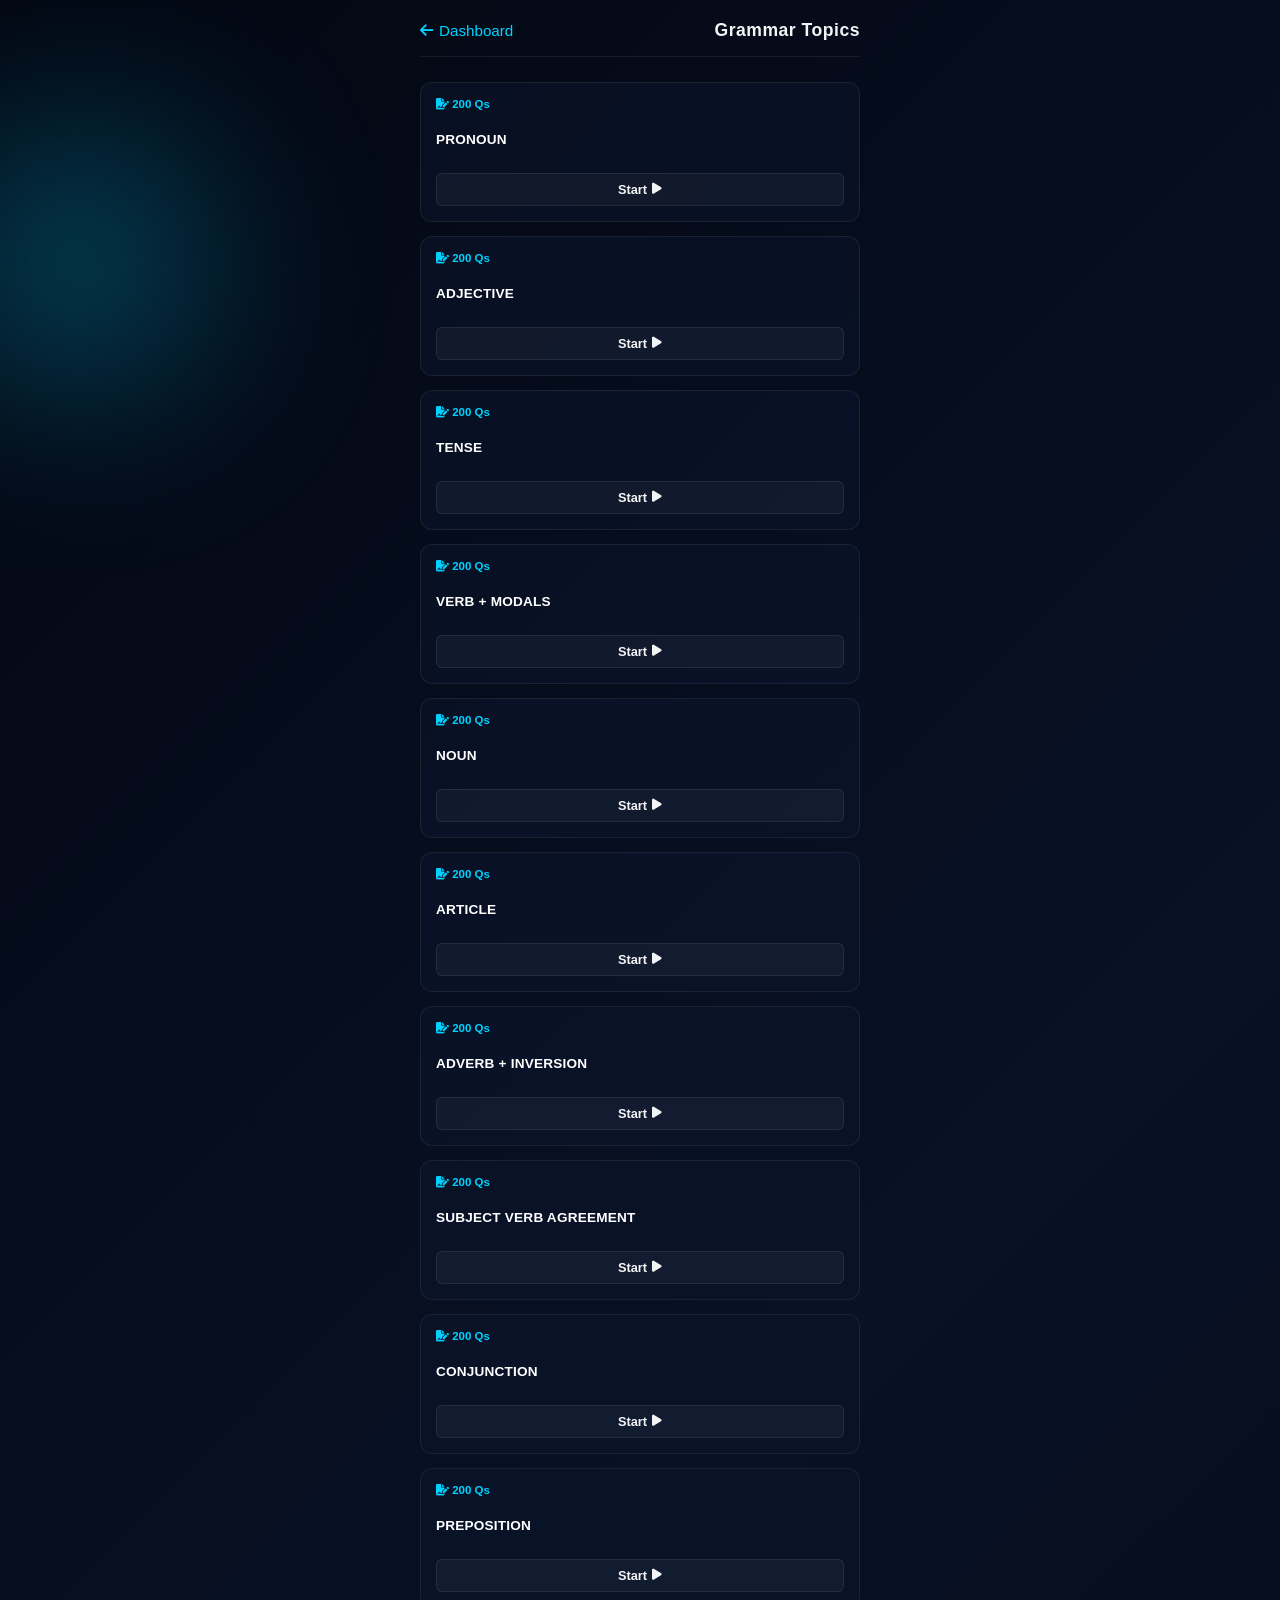
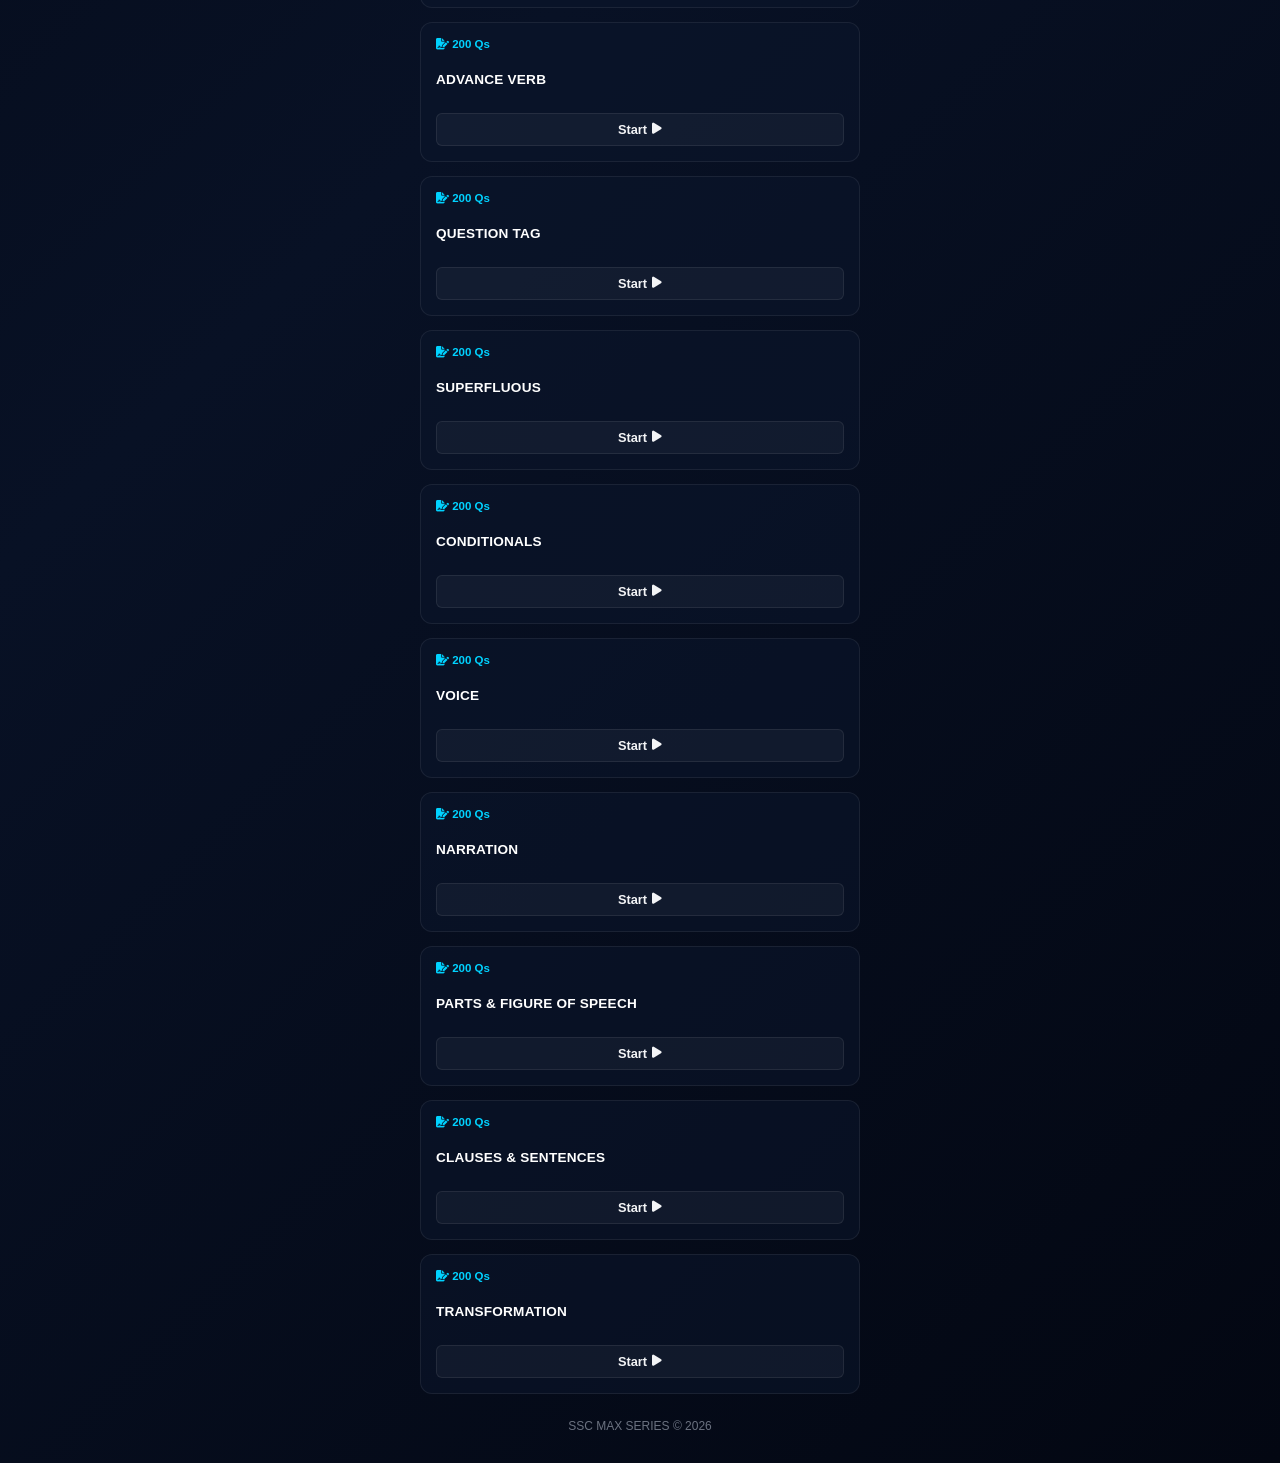
==== commit b3de035e: "Add files via upload" ====
--- a/topics.html
+++ b/topics.html
@@ -594,6 +594,57 @@
                 }
             });
         });
+
+        // CORE LOGIC: लेवल बटन क्लिक होने पर Apps Script से डेटा मंगाना
+        document.querySelectorAll('.lvl-start-btn').forEach(btn => {
+            btn.addEventListener('click', function(e) {
+                e.preventDefault(); // पेज को तुरंत रीडायरेक्ट होने से रोकें
+                
+                // लोडर को वापस दिखाएं
+                const loader = document.getElementById('loader');
+                loader.style.display = 'flex';
+                loader.style.opacity = '1';
+
+                // पेरेंट एलिमेंट से Topic का नाम और Level नंबर निकालें
+                const gridItem = this.closest('.topic-grid-item');
+                const topicName = gridItem.querySelector('h3').innerText.trim();
+                const levelNum = this.innerText.includes('2') || this.classList.contains('variant-hard') ? 2 : 1;
+
+                console.log("Fetching questions for:", topicName, "Level:", levelNum);
+
+                // Google Apps Script के 'getGrammarQuestions' फंक्शन को कॉल करना
+                google.script.run
+                    .withSuccessHandler(function(response) {
+                        // लोडर हटाएँ
+                        loader.style.opacity = '0';
+                        setTimeout(() => loader.style.display = 'none', 400);
+
+                        if (response.status === "success") {
+                            console.log("Questions Loaded Successfully:", response.questions);
+                            
+                            if(response.questions.length === 0) {
+                                alert("इस टॉपिक और लेवल के लिए अभी शीट में कोई प्रश्न नहीं हैं!");
+                                return;
+                            }
+
+                            // [FUTURE ACTION]: यहाँ से हम ग्लोबल वेरिएबल में डेटा सेव करके क्विज़ UI स्क्रीन रेंडर करेंगे
+                            alert(topicName + " Level " + levelNum + " के " + response.questions.length + " प्रश्न मिल गए हैं! अब क्विज़ स्क्रीन का काम शुरू कर सकते हैं।");
+                            
+                        } else if (response.status === "locked") {
+                            // भविष्य का प्रीमियम लॉक अलर्ट
+                            alert(response.message);
+                        } else {
+                            alert("Error: " + response.message);
+                        }
+                    })
+                    .withFailureHandler(function(error) {
+                        loader.style.opacity = '0';
+                        setTimeout(() => loader.style.display = 'none', 400);
+                        alert("Network Error: " + error.toString());
+                    })
+                    .getGrammarQuestions(topicName, levelNum, false); // डिफ़ॉल्ट 'false' यानी फ्री यूज़र
+            });
+        });
     </script>
 </body>
 </html>
--- a/style.css
+++ b/style.css
@@ -378,6 +378,7 @@
     justify-content: center;
     gap: 5px;
     transition: background 0.2s, border-color 0.2s, color 0.2s;
+    cursor: pointer;
 }
 
 .topic-grid-item:hover .item-action-btn {
@@ -495,4 +496,25 @@
 .version-tag {
     font-size: 0.65rem;
     color: rgba(255, 255, 255, 0.15);
+}
+
+/* ==========================================================================
+   NEW ADDITIONS: Added specifically for Grammar Topics Levels View Setup
+   ========================================================================== */
+.grid-container {
+    display: flex !important;
+    flex-direction: column;
+    gap: 14px;
+}
+
+.topic-levels-box {
+    margin-top: 10px;
+    width: 100%;
+    background: rgba(3, 7, 18, 0.4);
+    border-radius: 8px;
+    padding: 4px 10px;
+}
+
+.hidden {
+    display: none !important;
 }
